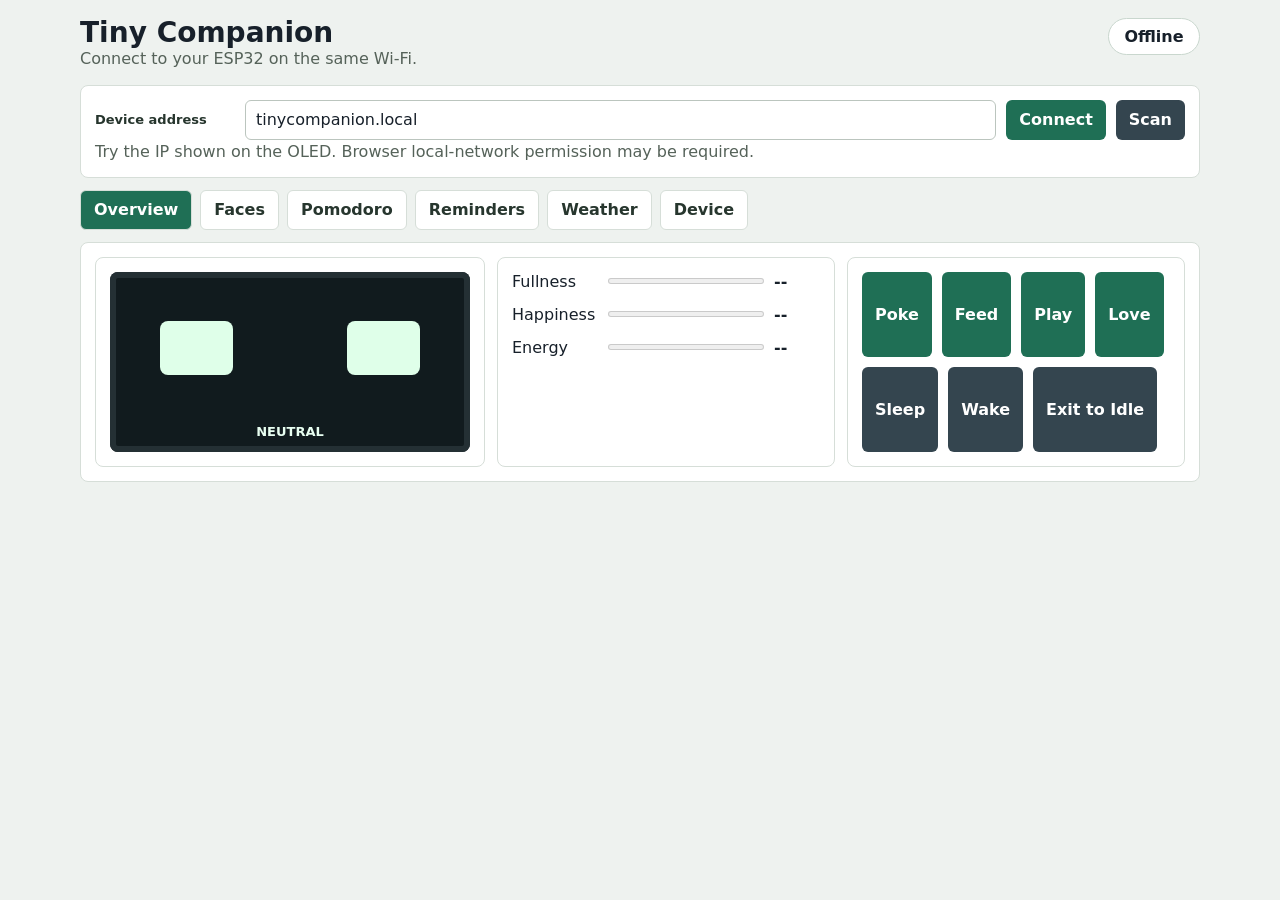
==== web_dashboard/index.html @ 2a8eadc2 "Make Pomodoro website-only" ====
<!doctype html>
<html lang="en">
  <head>
    <meta charset="utf-8">
    <meta name="viewport" content="width=device-width, initial-scale=1">
    <title>Tiny Companion Dashboard</title>
    <link rel="stylesheet" href="styles.css">
  </head>
  <body>
    <main class="shell">
      <header class="topbar">
        <div>
          <h1>Tiny Companion</h1>
          <p id="connectionCopy">Connect to your ESP32 on the same Wi-Fi.</p>
        </div>
        <div class="status-chip" id="statusChip">Offline</div>
      </header>

      <section class="connect-panel">
        <div class="input-row">
          <label for="deviceAddress">Device address</label>
          <input id="deviceAddress" placeholder="192.168.1.45 or tinycompanion.local">
          <button id="connectBtn">Connect</button>
          <button id="scanBtn" class="secondary">Scan</button>
        </div>
        <p class="hint" id="connectHint">Try the IP shown on the OLED. Browser local-network permission may be required.</p>
      </section>

      <nav class="tabs" aria-label="Dashboard sections">
        <button class="tab active" data-tab="overview">Overview</button>
        <button class="tab" data-tab="faces">Faces</button>
        <button class="tab" data-tab="pomodoro">Pomodoro</button>
        <button class="tab" data-tab="reminders">Reminders</button>
        <button class="tab" data-tab="weather">Weather</button>
        <button class="tab" data-tab="device">Device</button>
      </nav>

      <section class="tab-panel active" id="overview">
        <div class="overview-grid">
          <div class="face-stage">
            <div class="oled">
              <div class="face-art" id="faceArt">
                <span></span><span></span>
              </div>
              <div class="face-label" id="faceLabel">neutral</div>
            </div>
          </div>
          <div class="metrics">
            <div class="metric"><span>Fullness</span><meter id="fullness" min="0" max="100" value="0"></meter><strong id="fullnessText">--</strong></div>
            <div class="metric"><span>Happiness</span><meter id="happiness" min="0" max="100" value="0"></meter><strong id="happinessText">--</strong></div>
            <div class="metric"><span>Energy</span><meter id="energy" min="0" max="100" value="0"></meter><strong id="energyText">--</strong></div>
          </div>
          <div class="quick-actions">
            <button data-action="poke">Poke</button>
            <button data-action="feed">Feed</button>
            <button data-action="play">Play</button>
            <button data-action="love">Love</button>
            <button data-action="sleep" class="secondary">Sleep</button>
            <button data-action="wake" class="secondary">Wake</button>
            <button data-action="modeIdle" class="secondary">Exit to Idle</button>
          </div>
        </div>
      </section>

      <section class="tab-panel" id="faces">
        <div class="face-grid" id="faceGrid"></div>
      </section>

      <section class="tab-panel" id="pomodoro">
        <div class="split">
          <div>
            <h2 id="pomoPhase">Focus</h2>
            <div class="timer" id="pomoTimer">25:00</div>
            <div class="button-row">
              <button id="pomoStartBtn" data-action="pomoStart">Start</button>
              <button id="pomoPauseBtn" data-action="pomoPause" class="secondary">Pause</button>
              <button data-action="pomoReset" class="secondary">Reset</button>
              <button data-action="pomoSwitch" class="secondary">Switch Phase</button>
              <button data-action="modeIdle" class="secondary">Exit to Idle</button>
            </div>
          </div>
          <form id="pomodoroForm" class="settings-grid">
            <label>Focus minutes<input name="focusMinutes" type="number" min="1" max="120"></label>
            <label>Short break<input name="shortBreakMinutes" type="number" min="1" max="60"></label>
            <label>Long break<input name="longBreakMinutes" type="number" min="1" max="90"></label>
            <label>Rounds<input name="roundsBeforeLongBreak" type="number" min="1" max="12"></label>
            <button type="submit">Save Pomodoro</button>
          </form>
        </div>
      </section>

      <section class="tab-panel" id="reminders">
        <form id="reminderForm" class="settings-grid">
          <label class="check"><input name="hydrationEnabled" type="checkbox"> Hydration reminders</label>
          <label>Hydration minutes<input name="hydrationMinutes" type="number" min="5" max="240"></label>
          <label class="check"><input name="stretchEnabled" type="checkbox"> Stretch reminders</label>
          <label>Stretch minutes<input name="stretchMinutes" type="number" min="5" max="240"></label>
          <button type="submit">Save Reminders</button>
        </form>
        <div class="button-row">
          <button data-action="doneHydration">Hydrated</button>
          <button data-action="doneStretch">Stretched</button>
        </div>
      </section>

      <section class="tab-panel" id="weather">
        <form id="weatherForm" class="settings-grid">
          <label class="check"><input name="enabled" type="checkbox"> Weather sync</label>
          <label>Latitude<input name="latitude" inputmode="decimal"></label>
          <label>Longitude<input name="longitude" inputmode="decimal"></label>
          <label>Timezone<input name="timezone"></label>
          <label>UTC offset minutes<input name="timezoneOffsetMinutes" type="number" min="-720" max="840"></label>
          <label class="check"><input name="manualWeather" type="checkbox"> Manual weather</label>
          <label>Weather override<select name="overrideTheme" id="weatherThemeSelect"></select></label>
          <label class="check"><input name="manualSeason" type="checkbox"> Manual season</label>
          <label>Season override<select name="overrideSeason" id="seasonSelect"></select></label>
          <button type="submit">Save Weather</button>
        </form>
        <button data-action="forceWeather">Sync Now</button>
      </section>

      <section class="tab-panel" id="device">
        <form id="deviceForm" class="settings-grid">
          <label>OLED brightness<input name="brightness" type="range" min="1" max="100"></label>
          <label class="check"><input name="inverted" type="checkbox"> Invert display</label>
          <label class="check"><input name="idleAnimationEnabled" type="checkbox"> Show animated faces</label>
          <label>Tap window ms<input name="tapWindowMs" type="number" min="180" max="900"></label>
          <label>Long press ms<input name="longPressMs" type="number" min="500" max="2500"></label>
          <label>Annoyed poke count<input name="annoyedPokeCount" type="number" min="2" max="12"></label>
          <label>Angry poke count<input name="angryPokeCount" type="number" min="3" max="20"></label>
          <button type="submit">Save Device</button>
        </form>
        <pre id="rawState">{}</pre>
      </section>
    </main>
    <script src="app.js"></script>
  </body>
</html>
---- web_dashboard/styles.css ----
:root {
  color: #17202a;
  background: #eef2ef;
  font-family: Inter, ui-sans-serif, system-ui, -apple-system, BlinkMacSystemFont, "Segoe UI", sans-serif;
}

* {
  box-sizing: border-box;
}

body {
  margin: 0;
  min-height: 100vh;
  padding: 18px;
}

.shell {
  width: min(1120px, 100%);
  margin: 0 auto;
}

.topbar {
  display: flex;
  justify-content: space-between;
  gap: 16px;
  align-items: flex-start;
  margin-bottom: 14px;
}

h1,
h2,
p {
  margin: 0;
}

h1 {
  font-size: 28px;
  line-height: 1.05;
}

h2 {
  font-size: 17px;
  margin-bottom: 10px;
}

p,
.hint {
  color: #556259;
  line-height: 1.45;
}

.status-chip {
  min-width: 92px;
  text-align: center;
  border: 1px solid #c9d7ce;
  border-radius: 999px;
  padding: 8px 12px;
  font-weight: 800;
  background: #fff;
}

.status-chip.online {
  background: #e1f3e8;
  color: #14543d;
  border-color: #9ed1b5;
}

.connect-panel,
.tab-panel,
.face-stage,
.metrics,
.quick-actions,
form,
pre {
  border: 1px solid #d6ded8;
  border-radius: 8px;
  background: #fff;
}

.connect-panel {
  padding: 14px;
  margin-bottom: 12px;
}

.input-row {
  display: grid;
  grid-template-columns: 140px minmax(0, 1fr) auto auto;
  gap: 10px;
  align-items: center;
}

label {
  color: #26352d;
  font-size: 13px;
  font-weight: 800;
}

input,
select {
  width: 100%;
  min-height: 40px;
  border: 1px solid #bbc5be;
  border-radius: 6px;
  padding: 9px 10px;
  font: inherit;
  color: #17202a;
  background: #fff;
}

button {
  min-height: 40px;
  border: 0;
  border-radius: 6px;
  padding: 0 13px;
  background: #1f6f55;
  color: #fff;
  font: inherit;
  font-weight: 800;
  cursor: pointer;
}

button.secondary {
  background: #34454f;
}

button:disabled {
  opacity: 0.55;
  cursor: not-allowed;
}

.tabs {
  display: flex;
  gap: 8px;
  flex-wrap: wrap;
  margin-bottom: 12px;
}

.tab {
  background: #fff;
  color: #27362e;
  border: 1px solid #d6ded8;
}

.tab.active {
  background: #1f6f55;
  color: #fff;
}

.tab-panel {
  display: none;
  padding: 14px;
}

.tab-panel.active {
  display: block;
}

.overview-grid,
.split {
  display: grid;
  grid-template-columns: 1.1fr 1fr 1fr;
  gap: 12px;
  align-items: stretch;
}

.split {
  grid-template-columns: 1fr 1.5fr;
}

.face-stage,
.metrics,
.quick-actions {
  padding: 14px;
}

.oled {
  aspect-ratio: 2 / 1;
  min-height: 180px;
  border-radius: 8px;
  background: #111b1e;
  color: #e8fff1;
  display: grid;
  grid-template-rows: 1fr auto;
  align-items: center;
  justify-items: center;
  box-shadow: inset 0 0 0 6px #243034;
}

.face-label {
  align-self: end;
  width: 100%;
  padding: 0 10px 13px;
  text-align: center;
  font-size: 13px;
  font-weight: 800;
  text-transform: uppercase;
}

.face-art {
  width: min(72%, 260px);
  display: flex;
  justify-content: space-between;
  align-items: center;
}

.face-art span {
  width: 28%;
  aspect-ratio: 1.35 / 1;
  border-radius: 8px;
  background: #dfffe9;
  display: block;
}

.metric {
  display: grid;
  grid-template-columns: 86px minmax(0, 1fr) 46px;
  gap: 10px;
  align-items: center;
  margin-bottom: 14px;
}

meter {
  width: 100%;
  height: 12px;
}

.quick-actions,
.button-row {
  display: flex;
  flex-wrap: wrap;
  gap: 10px;
}

.face-grid {
  display: grid;
  grid-template-columns: repeat(auto-fit, minmax(150px, 1fr));
  gap: 10px;
}

.face-grid button {
  width: 100%;
  min-height: 54px;
  color: #17202a;
  background: #f7faf8;
  border: 1px solid #d6ded8;
}

.timer {
  font-size: 56px;
  font-weight: 900;
  line-height: 1;
  margin: 18px 0;
}

.settings-grid {
  display: grid;
  grid-template-columns: repeat(auto-fit, minmax(190px, 1fr));
  gap: 12px;
  padding: 14px;
}

.settings-grid button {
  align-self: end;
}

.check {
  display: flex;
  gap: 8px;
  align-items: center;
  min-height: 40px;
}

.check input {
  width: auto;
  min-height: 0;
}

pre {
  margin: 12px 0 0;
  padding: 12px;
  max-height: 280px;
  overflow: auto;
  white-space: pre-wrap;
}

@media (max-width: 760px) {
  body {
    padding: 12px;
  }

  .topbar,
  .input-row,
  .overview-grid,
  .split {
    grid-template-columns: 1fr;
    display: grid;
  }

  .timer {
    font-size: 44px;
  }
}
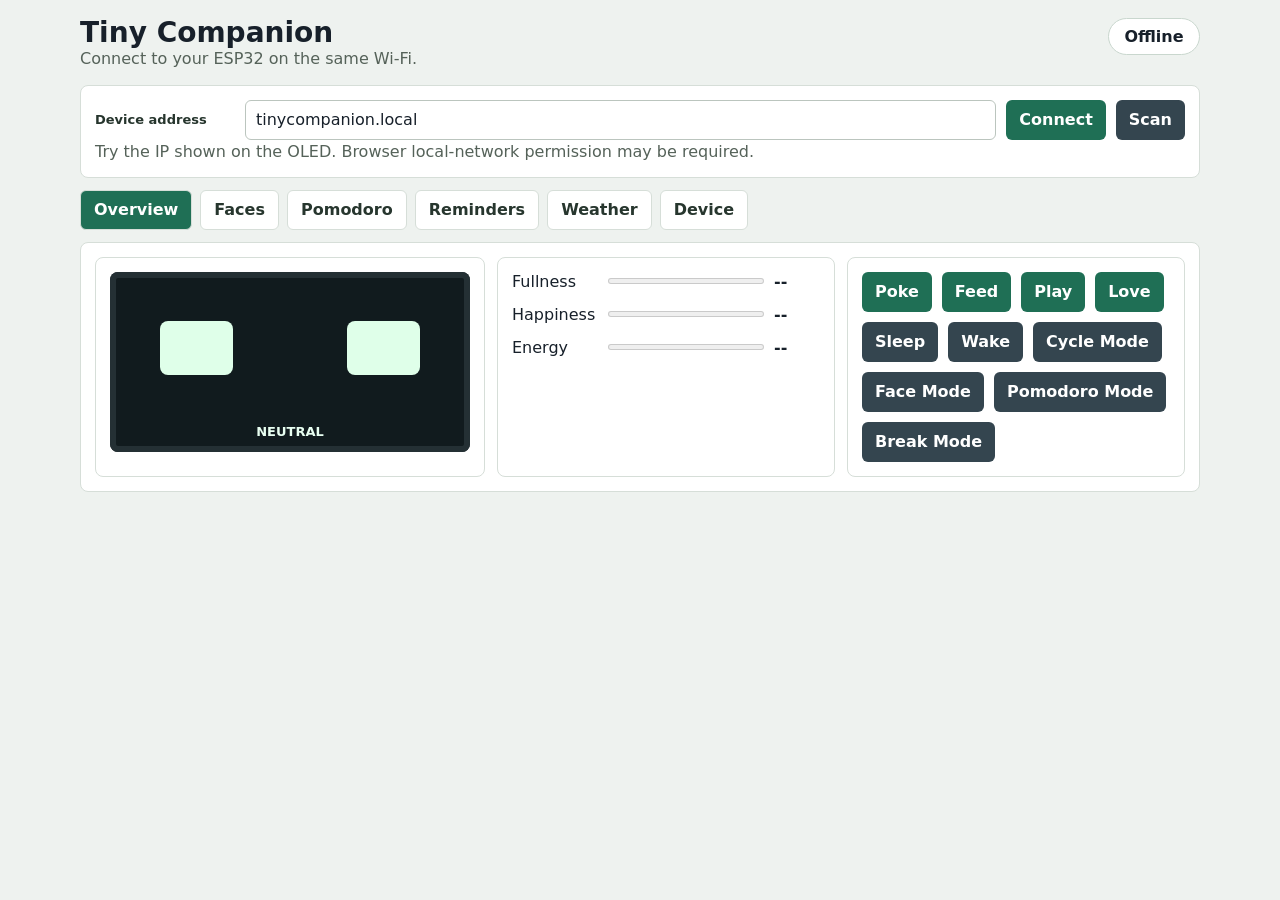
==== commit f8bc0d23: "Add long press mode cycling" ====
--- a/web_dashboard/index.html
+++ b/web_dashboard/index.html
@@ -57,7 +57,10 @@
             <button data-action="love">Love</button>
             <button data-action="sleep" class="secondary">Sleep</button>
             <button data-action="wake" class="secondary">Wake</button>
-            <button data-action="modeIdle" class="secondary">Exit to Idle</button>
+            <button data-action="modeCycle" class="secondary">Cycle Mode</button>
+            <button data-action="modeFace" class="secondary">Face Mode</button>
+            <button data-action="modePomodoro" class="secondary">Pomodoro Mode</button>
+            <button data-action="modeBreak" class="secondary">Break Mode</button>
           </div>
         </div>
       </section>
@@ -76,7 +79,7 @@
               <button id="pomoPauseBtn" data-action="pomoPause" class="secondary">Pause</button>
               <button data-action="pomoReset" class="secondary">Reset</button>
               <button data-action="pomoSwitch" class="secondary">Switch Phase</button>
-              <button data-action="modeIdle" class="secondary">Exit to Idle</button>
+              <button data-action="modeFace" class="secondary">Face Mode</button>
             </div>
           </div>
           <form id="pomodoroForm" class="settings-grid">
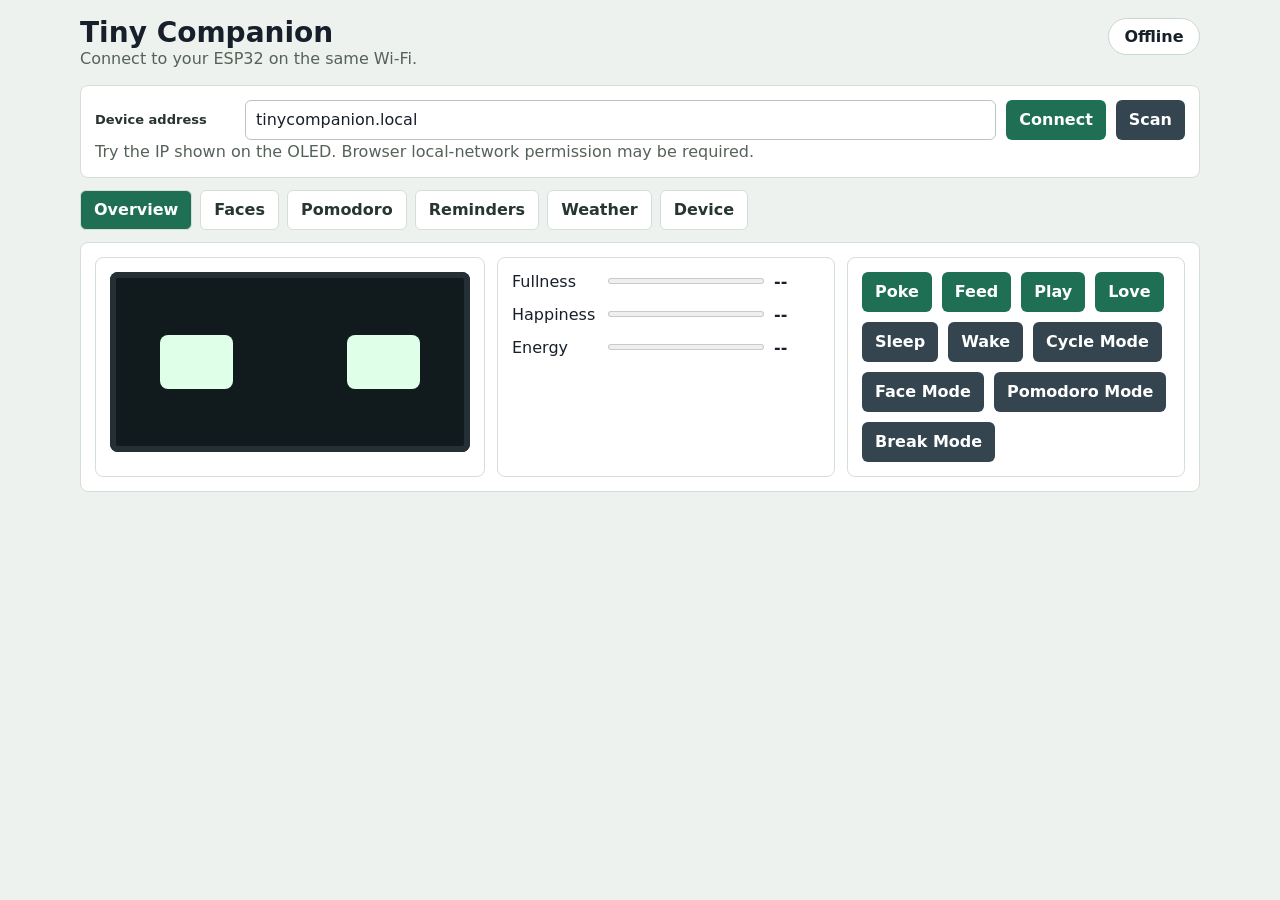
==== commit a5cde749: "Clean up face rendering" ====
--- a/web_dashboard/index.html
+++ b/web_dashboard/index.html
@@ -42,7 +42,6 @@
               <div class="face-art" id="faceArt">
                 <span></span><span></span>
               </div>
-              <div class="face-label" id="faceLabel">neutral</div>
             </div>
           </div>
           <div class="metrics">
--- a/web_dashboard/styles.css
+++ b/web_dashboard/styles.css
@@ -180,20 +180,10 @@
   background: #111b1e;
   color: #e8fff1;
   display: grid;
-  grid-template-rows: 1fr auto;
+  grid-template-rows: 1fr;
   align-items: center;
   justify-items: center;
   box-shadow: inset 0 0 0 6px #243034;
-}
-
-.face-label {
-  align-self: end;
-  width: 100%;
-  padding: 0 10px 13px;
-  text-align: center;
-  font-size: 13px;
-  font-weight: 800;
-  text-transform: uppercase;
 }
 
 .face-art {
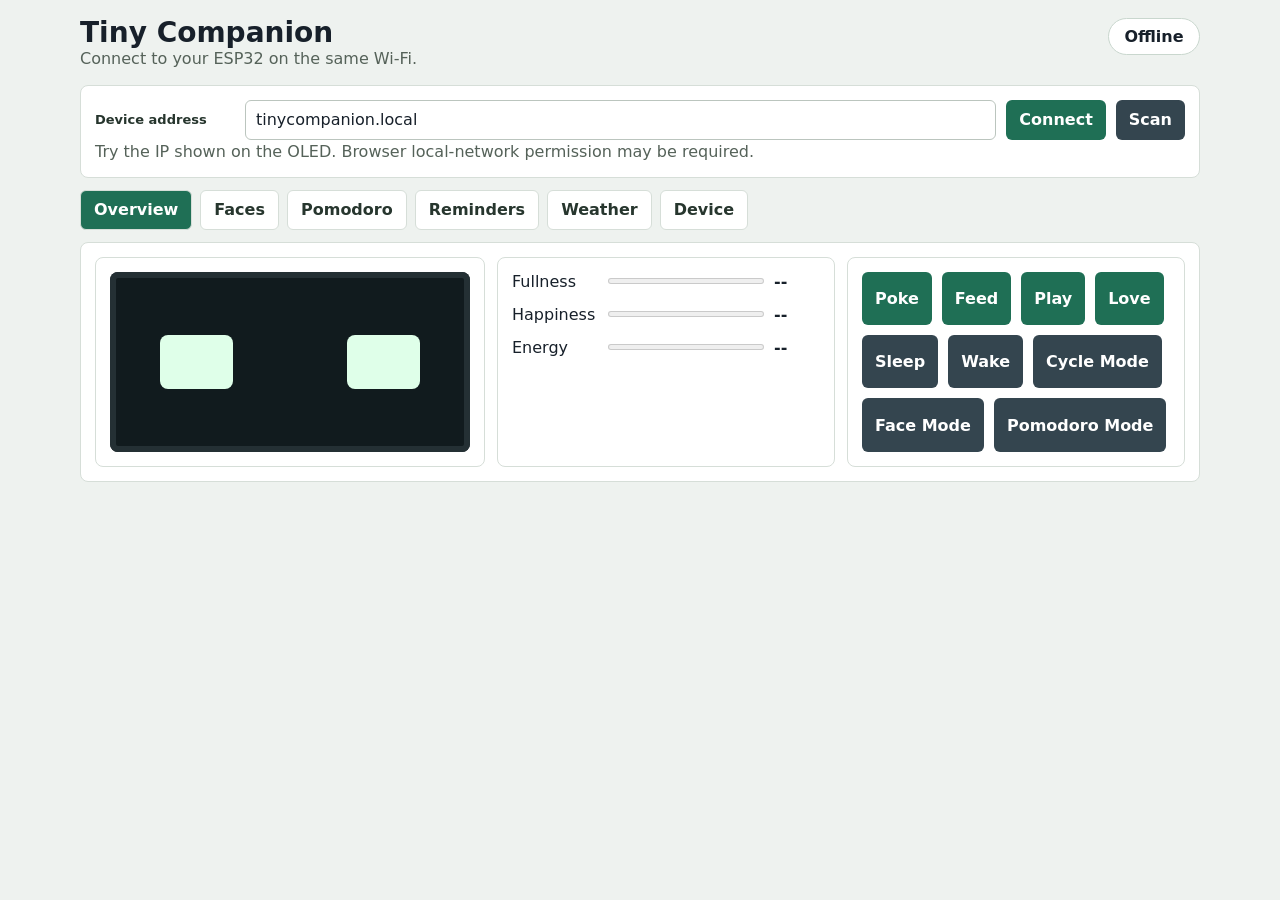
==== commit bd74e009: "Simplify Pomodoro timer" ====
--- a/web_dashboard/index.html
+++ b/web_dashboard/index.html
@@ -59,7 +59,6 @@
             <button data-action="modeCycle" class="secondary">Cycle Mode</button>
             <button data-action="modeFace" class="secondary">Face Mode</button>
             <button data-action="modePomodoro" class="secondary">Pomodoro Mode</button>
-            <button data-action="modeBreak" class="secondary">Break Mode</button>
           </div>
         </div>
       </section>
@@ -71,21 +70,17 @@
       <section class="tab-panel" id="pomodoro">
         <div class="split">
           <div>
-            <h2 id="pomoPhase">Focus</h2>
+            <h2 id="pomoPhase">Pomodoro paused</h2>
             <div class="timer" id="pomoTimer">25:00</div>
             <div class="button-row">
               <button id="pomoStartBtn" data-action="pomoStart">Start</button>
               <button id="pomoPauseBtn" data-action="pomoPause" class="secondary">Pause</button>
               <button data-action="pomoReset" class="secondary">Reset</button>
-              <button data-action="pomoSwitch" class="secondary">Switch Phase</button>
               <button data-action="modeFace" class="secondary">Face Mode</button>
             </div>
           </div>
           <form id="pomodoroForm" class="settings-grid">
-            <label>Focus minutes<input name="focusMinutes" type="number" min="1" max="120"></label>
-            <label>Short break<input name="shortBreakMinutes" type="number" min="1" max="60"></label>
-            <label>Long break<input name="longBreakMinutes" type="number" min="1" max="90"></label>
-            <label>Rounds<input name="roundsBeforeLongBreak" type="number" min="1" max="12"></label>
+            <label>Pomodoro minutes<input name="focusMinutes" type="number" min="1" max="120"></label>
             <button type="submit">Save Pomodoro</button>
           </form>
         </div>
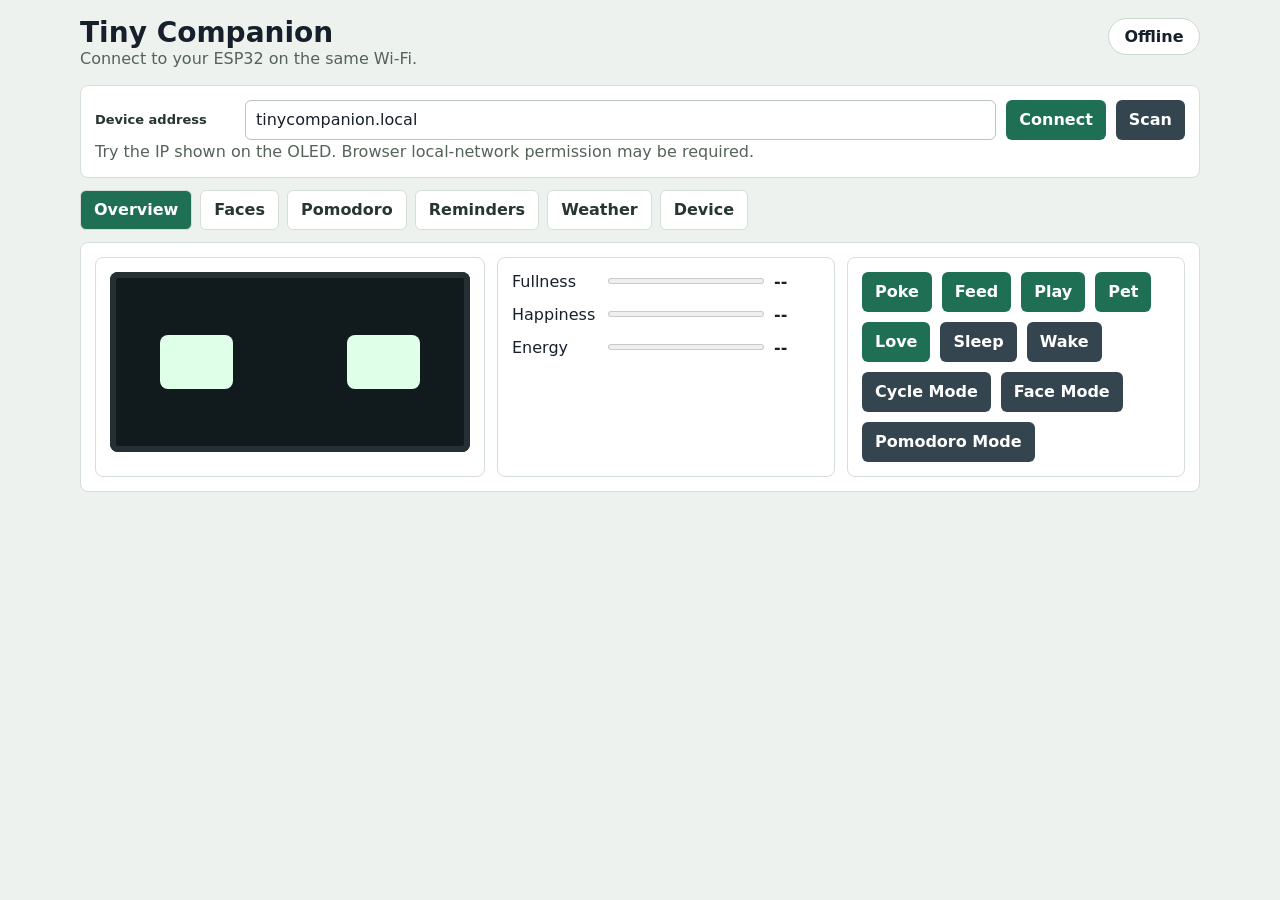
==== commit 1d1fc893: "Add personalized animated interactions" ====
--- a/web_dashboard/index.html
+++ b/web_dashboard/index.html
@@ -53,6 +53,7 @@
             <button data-action="poke">Poke</button>
             <button data-action="feed">Feed</button>
             <button data-action="play">Play</button>
+            <button data-action="pet">Pet</button>
             <button data-action="love">Love</button>
             <button data-action="sleep" class="secondary">Sleep</button>
             <button data-action="wake" class="secondary">Wake</button>
@@ -118,6 +119,7 @@
 
       <section class="tab-panel" id="device">
         <form id="deviceForm" class="settings-grid">
+          <label>Your name<input name="userName" maxlength="16" autocomplete="given-name"></label>
           <label>OLED brightness<input name="brightness" type="range" min="1" max="100"></label>
           <label class="check"><input name="inverted" type="checkbox"> Invert display</label>
           <label class="check"><input name="idleAnimationEnabled" type="checkbox"> Show animated faces</label>
--- a/web_dashboard/styles.css
+++ b/web_dashboard/styles.css
@@ -191,6 +191,7 @@
   display: flex;
   justify-content: space-between;
   align-items: center;
+  animation: face-bob 1.8s ease-in-out infinite;
 }
 
 .face-art span {
@@ -199,6 +200,22 @@
   border-radius: 8px;
   background: #dfffe9;
   display: block;
+  animation: face-blink 5s ease-in-out infinite;
+}
+
+.face-art.face-love span,
+.face-art.face-greeting span {
+  border-radius: 50% 50% 45% 45%;
+}
+
+@keyframes face-bob {
+  0%, 100% { transform: translateY(0); }
+  50% { transform: translateY(4px); }
+}
+
+@keyframes face-blink {
+  0%, 94%, 100% { transform: scaleY(1); }
+  96% { transform: scaleY(0.15); }
 }
 
 .metric {
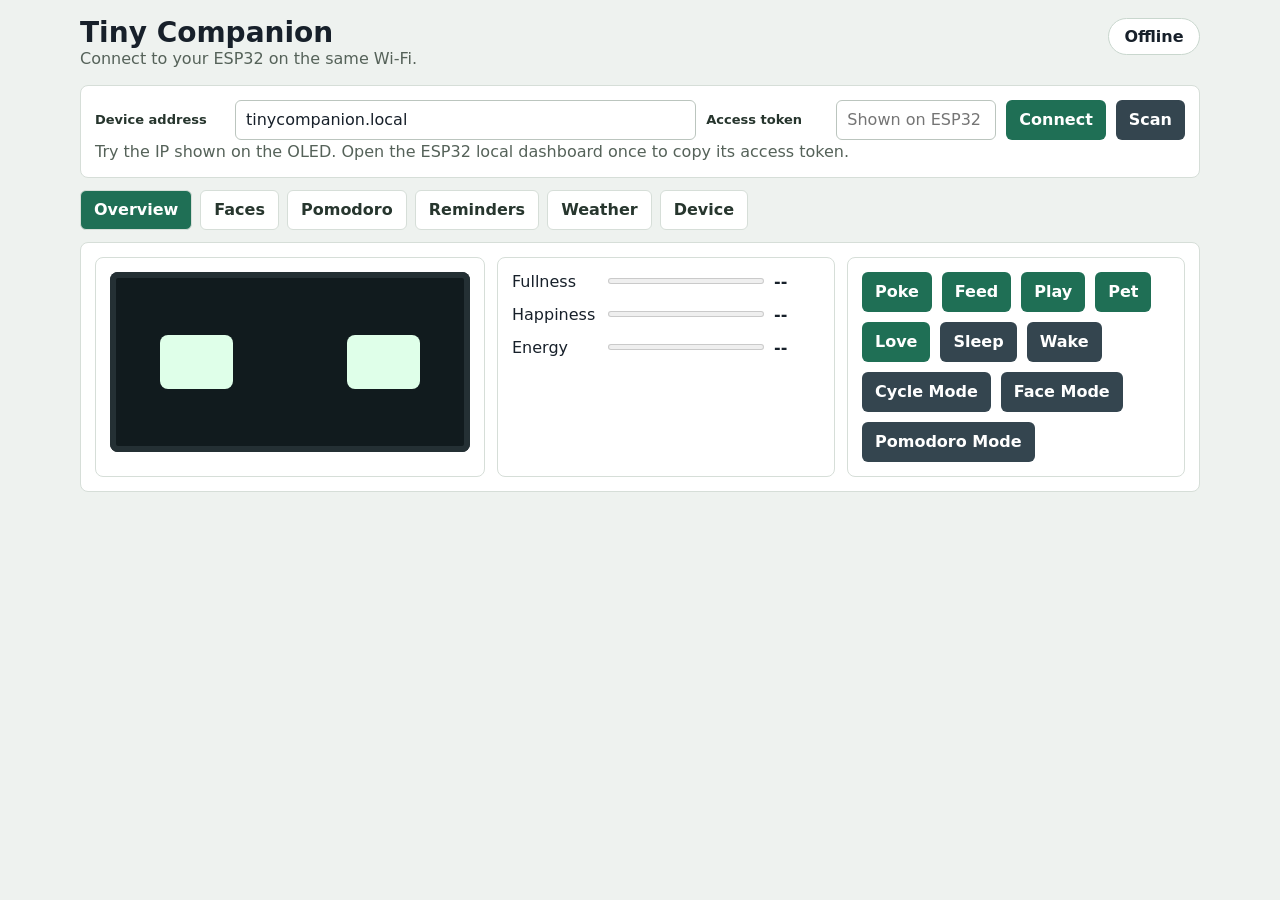
==== commit 0461a571: "Resolve dashboard review issues" ====
--- a/web_dashboard/index.html
+++ b/web_dashboard/index.html
@@ -20,10 +20,12 @@
         <div class="input-row">
           <label for="deviceAddress">Device address</label>
           <input id="deviceAddress" placeholder="192.168.1.45 or tinycompanion.local">
+          <label for="accessToken">Access token</label>
+          <input id="accessToken" placeholder="Shown on ESP32 dashboard">
           <button id="connectBtn">Connect</button>
           <button id="scanBtn" class="secondary">Scan</button>
         </div>
-        <p class="hint" id="connectHint">Try the IP shown on the OLED. Browser local-network permission may be required.</p>
+        <p class="hint" id="connectHint">Try the IP shown on the OLED. Open the ESP32 local dashboard once to copy its access token.</p>
       </section>
 
       <nav class="tabs" aria-label="Dashboard sections">
--- a/web_dashboard/styles.css
+++ b/web_dashboard/styles.css
@@ -84,7 +84,7 @@
 
 .input-row {
   display: grid;
-  grid-template-columns: 140px minmax(0, 1fr) auto auto;
+  grid-template-columns: 130px minmax(0, 1fr) 120px minmax(100px, 160px) auto auto;
   gap: 10px;
   align-items: center;
 }
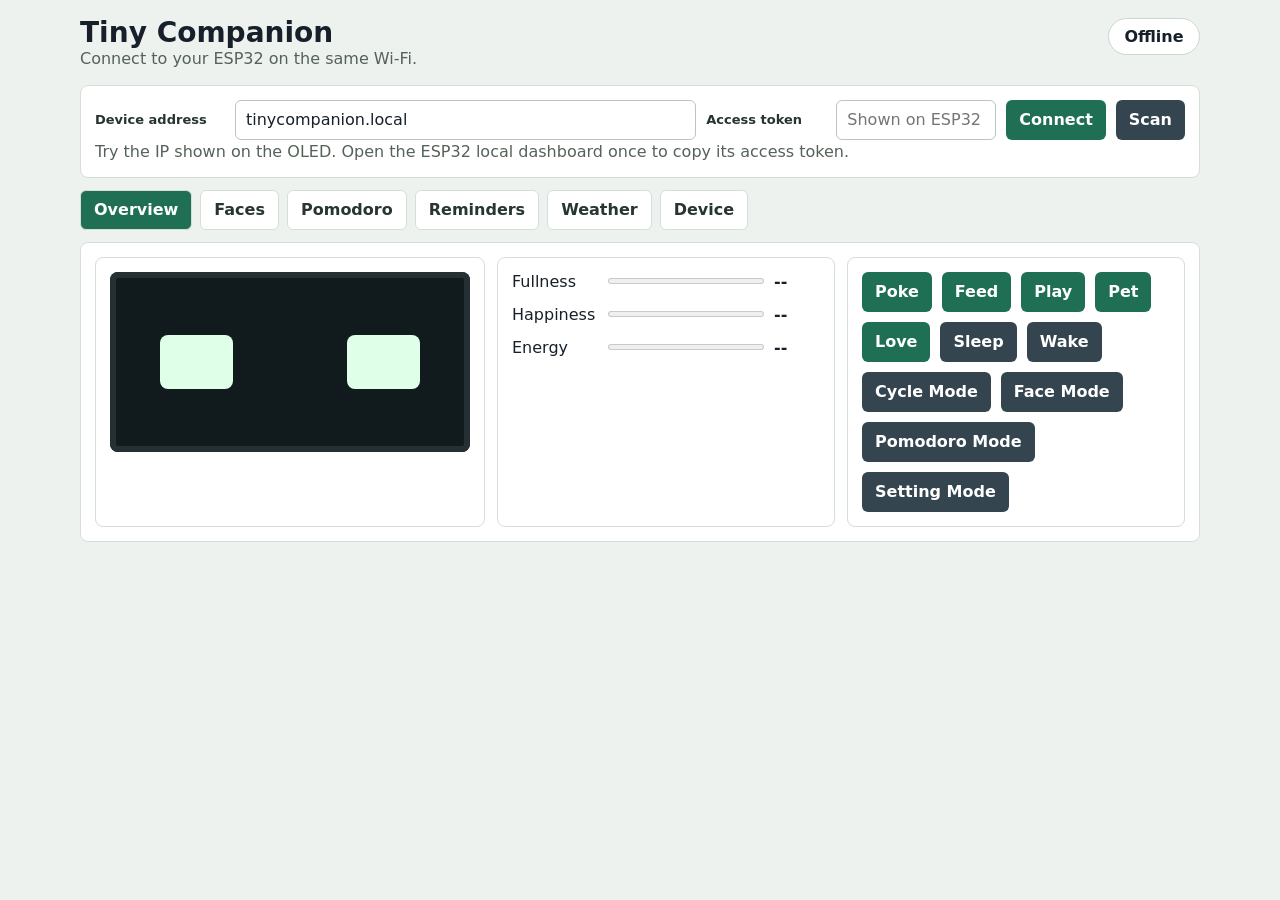
==== commit 080d58a6: "Add timed idle loop and setting mode" ====
--- a/web_dashboard/index.html
+++ b/web_dashboard/index.html
@@ -62,6 +62,7 @@
             <button data-action="modeCycle" class="secondary">Cycle Mode</button>
             <button data-action="modeFace" class="secondary">Face Mode</button>
             <button data-action="modePomodoro" class="secondary">Pomodoro Mode</button>
+            <button data-action="modeSettings" class="secondary">Setting Mode</button>
           </div>
         </div>
       </section>
--- a/web_dashboard/styles.css
+++ b/web_dashboard/styles.css
@@ -208,6 +208,19 @@
   border-radius: 50% 50% 45% 45%;
 }
 
+.face-art.face-cheerful {
+  width: min(82%, 280px);
+  padding: 18px 20px;
+  border: 2px solid #dfffe9;
+  border-radius: 8px;
+}
+
+.face-art.face-cheerful span {
+  width: 30%;
+  border-radius: 6px;
+  box-shadow: 0 26px 0 -10px #dfffe9;
+}
+
 @keyframes face-bob {
   0%, 100% { transform: translateY(0); }
   50% { transform: translateY(4px); }
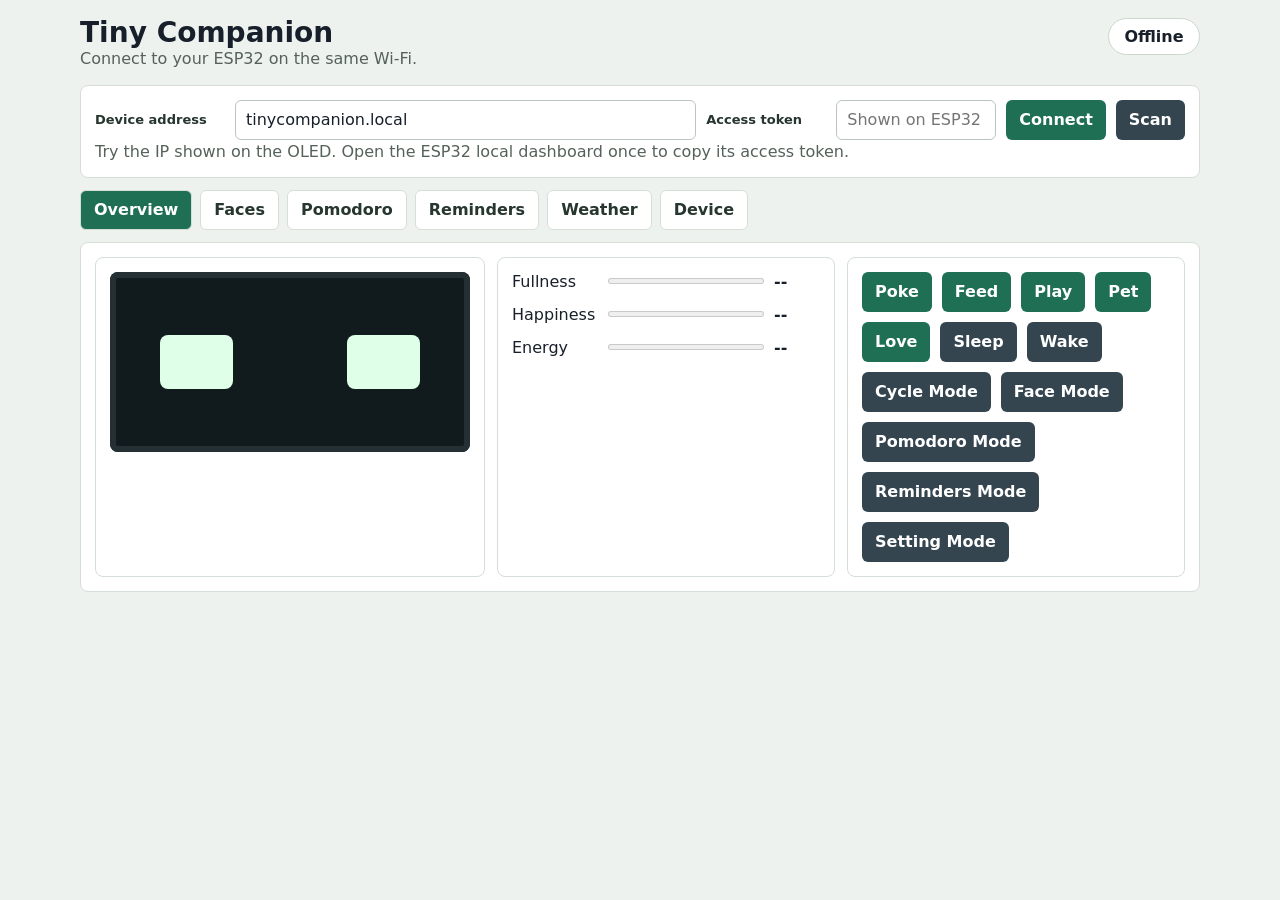
==== commit 51854d08: "Invert action touch mode controls" ====
--- a/web_dashboard/index.html
+++ b/web_dashboard/index.html
@@ -62,6 +62,7 @@
             <button data-action="modeCycle" class="secondary">Cycle Mode</button>
             <button data-action="modeFace" class="secondary">Face Mode</button>
             <button data-action="modePomodoro" class="secondary">Pomodoro Mode</button>
+            <button data-action="modeReminders" class="secondary">Reminders Mode</button>
             <button data-action="modeSettings" class="secondary">Setting Mode</button>
           </div>
         </div>
--- a/web_dashboard/styles.css
+++ b/web_dashboard/styles.css
@@ -209,17 +209,34 @@
 }
 
 .face-art.face-cheerful {
-  width: min(82%, 280px);
-  padding: 18px 20px;
-  border: 2px solid #dfffe9;
-  border-radius: 8px;
+  position: relative;
+  width: min(92%, 330px);
+  min-height: 140px;
+  align-items: flex-start;
+  padding: 24px 38px 0;
+  border-radius: 20px;
+  background: #10191c;
 }
 
 .face-art.face-cheerful span {
-  width: 30%;
-  border-radius: 6px;
-  box-shadow: 0 26px 0 -10px #dfffe9;
-}
+  width: 24%;
+  aspect-ratio: 0.72 / 1;
+  border-radius: 13px;
+  box-shadow: none;
+}
+
+.face-art.face-cheerful::before {
+  content: "";
+  position: absolute;
+  left: 50%;
+  bottom: 42px;
+  width: 28px;
+  height: 8px;
+  border-radius: 999px;
+  background: #dfffe9;
+  transform: translateX(-50%);
+}
+
 
 @keyframes face-bob {
   0%, 100% { transform: translateY(0); }
